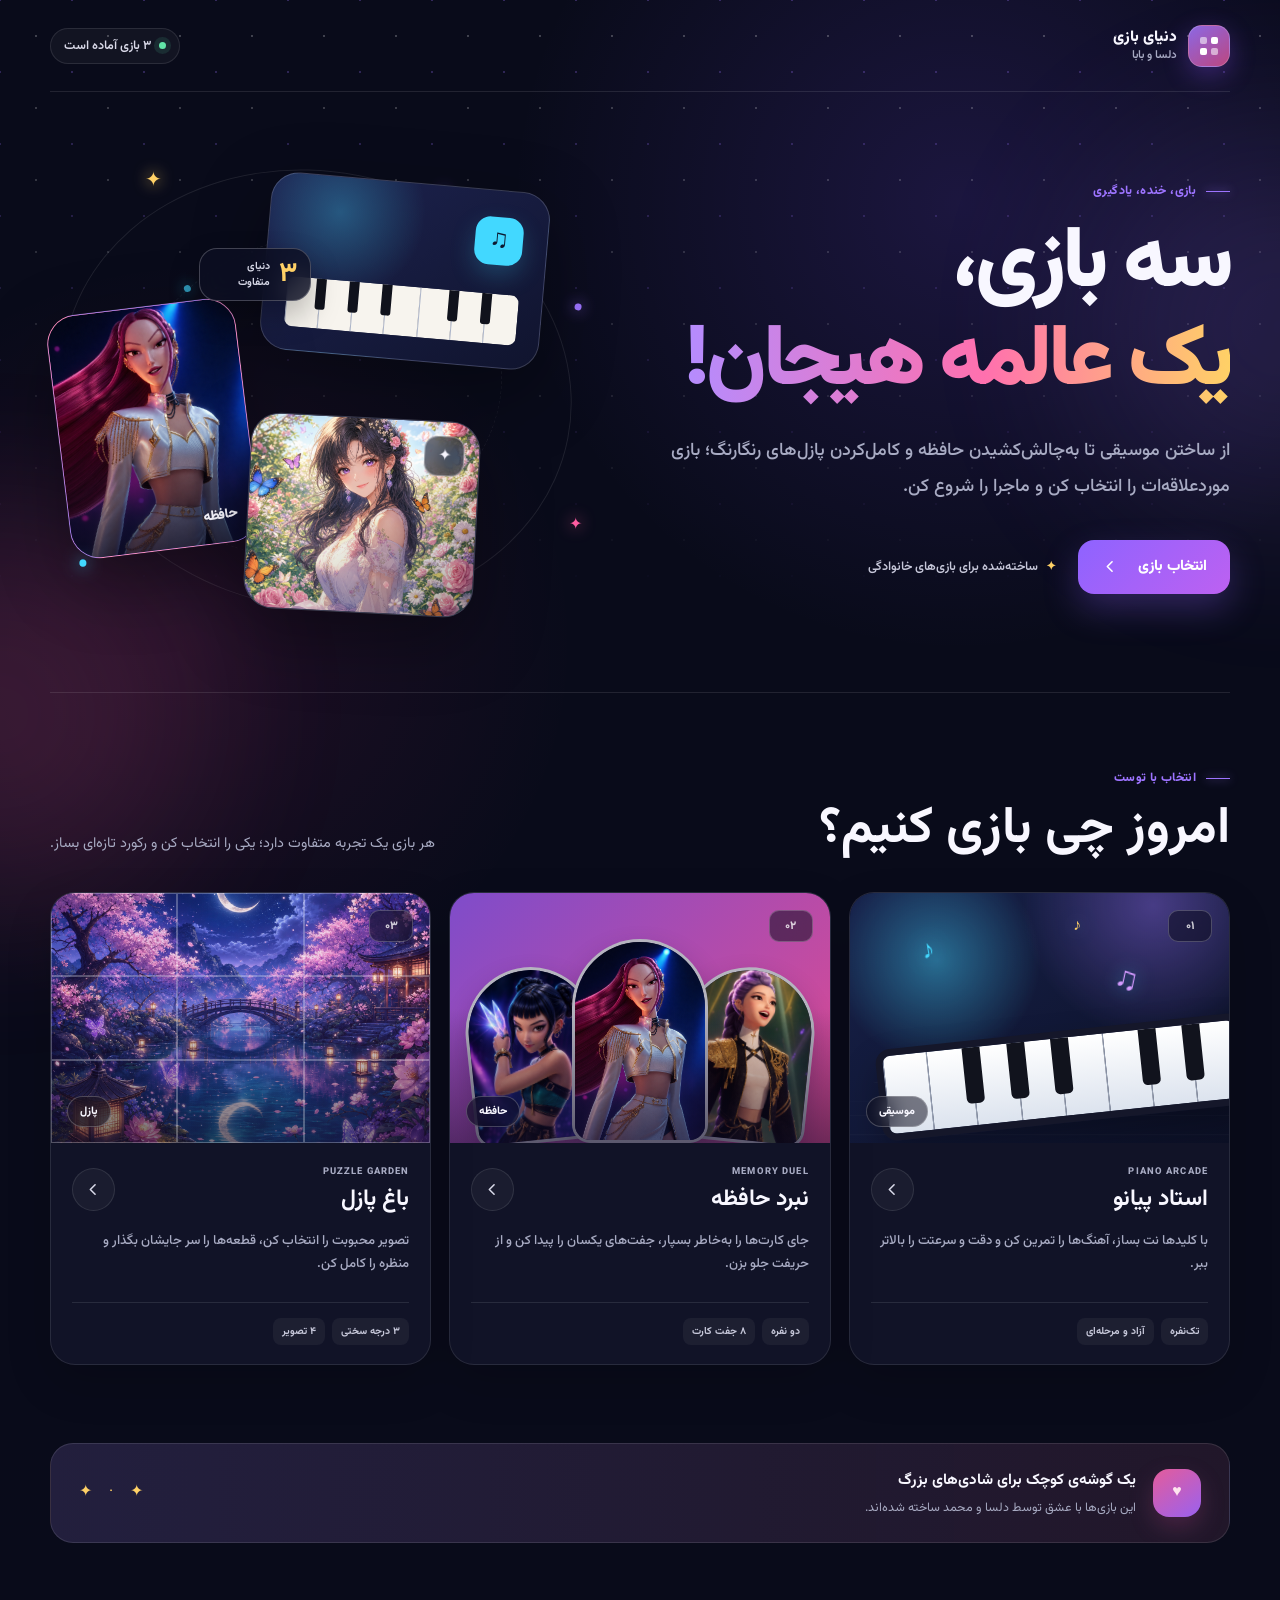
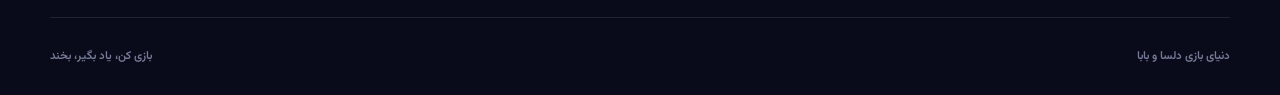
==== index.html @ 74ccb75c "init" ====
<!doctype html>
<html lang="fa" dir="rtl">
  <head>
    <meta charset="UTF-8" />
    <meta name="viewport" content="width=device-width, initial-scale=1.0" />
    <meta
      name="description"
      content="دنیای بازی دلسا و بابا؛ مجموعه‌ای از بازی‌های پیانو، حافظه و پازل برای لحظه‌های شاد خانوادگی."
    />
    <meta name="theme-color" content="#090b1a" />
    <title>دنیای بازی دلسا و بابا</title>
    <link rel="stylesheet" href="styles.css" />
  </head>

  <body>
    <div class="page-glow glow-one" aria-hidden="true"></div>
    <div class="page-glow glow-two" aria-hidden="true"></div>

    <header class="site-header">
      <a class="brand" href="index.html" aria-label="صفحه اصلی دنیای بازی">
        <span class="brand-mark" aria-hidden="true">
          <span></span>
          <span></span>
          <span></span>
          <span></span>
        </span>
        <span class="brand-copy">
          <strong>دنیای بازی</strong>
          <small>دلسا و بابا</small>
        </span>
      </a>

      <div class="header-note">
        <span class="status-dot" aria-hidden="true"></span>
        <span>۳ بازی آماده است</span>
      </div>
    </header>

    <main>
      <section class="hero" aria-labelledby="hero-title">
        <div class="hero-copy">
          <p class="eyebrow"><span>بازی، خنده، یادگیری</span></p>
          <h1 id="hero-title">
            سه بازی،
            <span>یک عالمه هیجان!</span>
          </h1>
          <p class="hero-description">
            از ساختن موسیقی تا به‌چالش‌کشیدن حافظه و کامل‌کردن پازل‌های رنگارنگ؛ بازی موردعلاقه‌ات را
            انتخاب کن و ماجرا را شروع کن.
          </p>

          <div class="hero-actions">
            <a class="primary-link" href="#games">
              <span>انتخاب بازی</span>
              <svg viewBox="0 0 24 24" aria-hidden="true">
                <path d="m14 6-6 6 6 6" />
              </svg>
            </a>
            <span class="family-note">
              <span aria-hidden="true">✦</span>
              ساخته‌شده برای بازی‌های خانوادگی
            </span>
          </div>
        </div>

        <div class="hero-visual" aria-hidden="true">
          <div class="orbit orbit-large"></div>
          <div class="orbit orbit-small"></div>
          <div class="visual-card visual-piano">
            <span class="visual-icon">♫</span>
            <div class="mini-keys">
              <i></i><i></i><i></i><i></i><i></i><i></i><i></i>
            </div>
          </div>
          <div class="visual-card visual-memory">
            <img src="game2/assets/mira.png" alt="" />
            <span>حافظه</span>
          </div>
          <div class="visual-card visual-puzzle">
            <img src="game3/assets/anime-butterfly-garden.png" alt="" />
            <span class="puzzle-piece">✦</span>
          </div>
          <div class="hero-badge">
            <strong>۳</strong>
            <span>دنیای<br />متفاوت</span>
          </div>
          <span class="spark spark-one">✦</span>
          <span class="spark spark-two">✦</span>
          <span class="spark spark-three">•</span>
        </div>
      </section>

      <section class="games-section" id="games" aria-labelledby="games-title">
        <div class="section-heading">
          <div>
            <p class="eyebrow"><span>انتخاب با توست</span></p>
            <h2 id="games-title">امروز چی بازی کنیم؟</h2>
          </div>
          <p>هر بازی یک تجربه متفاوت دارد؛ یکی را انتخاب کن و رکورد تازه‌ای بساز.</p>
        </div>

        <div class="games-grid">
          <a class="game-card piano-card" href="game1/index.html">
            <div class="card-art piano-art">
              <span class="card-number">۰۱</span>
              <div class="music-lines" aria-hidden="true">
                <i>♪</i>
                <i>♫</i>
                <i>♪</i>
              </div>
              <div class="piano-board" aria-hidden="true">
                <span></span><span></span><span></span><span></span><span></span><span></span
                ><span></span><span></span>
              </div>
              <span class="card-chip">موسیقی</span>
            </div>
            <div class="card-content">
              <div class="card-title-row">
                <div>
                  <p>PIANO ARCADE</p>
                  <h3>استاد پیانو</h3>
                </div>
                <span class="round-arrow" aria-hidden="true">
                  <svg viewBox="0 0 24 24">
                    <path d="m14 6-6 6 6 6" />
                  </svg>
                </span>
              </div>
              <p class="card-description">
                با کلیدها نت بساز، آهنگ‌ها را تمرین کن و دقت و سرعتت را بالاتر ببر.
              </p>
              <div class="card-meta">
                <span>تک‌نفره</span>
                <span>آزاد و مرحله‌ای</span>
              </div>
            </div>
          </a>

          <a class="game-card memory-card" href="game2/index.html">
            <div class="card-art memory-art">
              <span class="card-number">۰۲</span>
              <div class="character-stack" aria-hidden="true">
                <div><img src="game2/assets/zumi.png" alt="" /></div>
                <div><img src="game2/assets/mira.png" alt="" /></div>
                <div><img src="game2/assets/rumi.png" alt="" /></div>
              </div>
              <span class="card-chip">حافظه</span>
            </div>
            <div class="card-content">
              <div class="card-title-row">
                <div>
                  <p>MEMORY DUEL</p>
                  <h3>نبرد حافظه</h3>
                </div>
                <span class="round-arrow" aria-hidden="true">
                  <svg viewBox="0 0 24 24">
                    <path d="m14 6-6 6 6 6" />
                  </svg>
                </span>
              </div>
              <p class="card-description">
                جای کارت‌ها را به‌خاطر بسپار، جفت‌های یکسان را پیدا کن و از حریفت جلو بزن.
              </p>
              <div class="card-meta">
                <span>دو نفره</span>
                <span>۸ جفت کارت</span>
              </div>
            </div>
          </a>

          <a class="game-card puzzle-card" href="game3/index.html">
            <div class="card-art puzzle-art">
              <span class="card-number">۰۳</span>
              <img src="game3/assets/moonlit-blossoms.png" alt="" />
              <div class="puzzle-grid" aria-hidden="true">
                <i></i><i></i><i></i><i></i><i></i><i></i><i></i><i></i><i></i>
              </div>
              <span class="card-chip">پازل</span>
            </div>
            <div class="card-content">
              <div class="card-title-row">
                <div>
                  <p>PUZZLE GARDEN</p>
                  <h3>باغ پازل</h3>
                </div>
                <span class="round-arrow" aria-hidden="true">
                  <svg viewBox="0 0 24 24">
                    <path d="m14 6-6 6 6 6" />
                  </svg>
                </span>
              </div>
              <p class="card-description">
                تصویر محبوبت را انتخاب کن، قطعه‌ها را سر جایشان بگذار و منظره را کامل کن.
              </p>
              <div class="card-meta">
                <span>۳ درجه سختی</span>
                <span>۴ تصویر</span>
              </div>
            </div>
          </a>
        </div>
      </section>

      <section class="family-banner" aria-label="درباره مجموعه">
        <div class="banner-icon" aria-hidden="true">♥</div>
        <div>
          <strong>یک گوشه‌ی کوچک برای شادی‌های بزرگ</strong>
          <p>این بازی‌ها با عشق توسط دلسا و محمد ساخته شده‌اند.</p>
        </div>
        <div class="banner-stars" aria-hidden="true">✦ · ✦</div>
      </section>
    </main>

    <footer class="site-footer">
      <span>دنیای بازی دلسا و بابا</span>
      <span>بازی کن، یاد بگیر، بخند</span>
    </footer>
  </body>
</html>
---- styles.css ----
@import url("https://fonts.googleapis.com/css2?family=Vazirmatn:wght@400;500;600;700;800;900&display=swap");

:root {
  color-scheme: dark;
  --bg: #090b1a;
  --bg-soft: #101329;
  --panel: rgba(21, 24, 48, 0.76);
  --panel-solid: #151830;
  --text: #f8f7ff;
  --muted: #a8abc3;
  --line: rgba(255, 255, 255, 0.1);
  --violet: #9d74ff;
  --pink: #ff5da2;
  --cyan: #42d8ff;
  --yellow: #ffd166;
  --green: #61e6a8;
  --shadow: 0 24px 70px rgba(0, 0, 0, 0.34);
  font-family: "Vazirmatn", Tahoma, "Segoe UI", sans-serif;
}

* {
  box-sizing: border-box;
}

html {
  scroll-behavior: smooth;
  width: 100%;
  overflow-x: hidden;
}

body {
  margin: 0;
  width: 100%;
  min-width: 320px;
  min-height: 100vh;
  overflow-x: hidden;
  color: var(--text);
  background:
    radial-gradient(circle at 75% 12%, rgba(125, 80, 255, 0.16), transparent 28rem),
    radial-gradient(circle at 15% 38%, rgba(255, 60, 151, 0.09), transparent 24rem),
    var(--bg);
}

body::before {
  position: fixed;
  inset: 0;
  z-index: -2;
  content: "";
  pointer-events: none;
  opacity: 0.34;
  background-image:
    radial-gradient(circle, rgba(255, 255, 255, 0.7) 0 1px, transparent 1.5px),
    radial-gradient(circle, rgba(157, 116, 255, 0.85) 0 1px, transparent 1.5px);
  background-position:
    0 0,
    36px 36px;
  background-size: 72px 72px;
  mask-image: linear-gradient(to bottom, #000, transparent 70%);
}

a {
  color: inherit;
}

img {
  display: block;
  max-width: 100%;
}

button,
a {
  -webkit-tap-highlight-color: transparent;
}

.page-glow {
  position: fixed;
  z-index: -1;
  width: 24rem;
  height: 24rem;
  border-radius: 50%;
  filter: blur(90px);
  pointer-events: none;
  opacity: 0.16;
}

.glow-one {
  top: 15%;
  right: -12rem;
  background: var(--violet);
}

.glow-two {
  top: 58%;
  left: -12rem;
  background: var(--pink);
}

.site-header,
main,
.site-footer {
  width: min(1180px, calc(100% - 40px));
  margin-inline: auto;
}

.site-header {
  display: flex;
  align-items: center;
  justify-content: space-between;
  min-height: 92px;
  border-bottom: 1px solid var(--line);
}

.brand {
  display: inline-flex;
  align-items: center;
  gap: 11px;
  text-decoration: none;
}

.brand-mark {
  position: relative;
  display: grid;
  grid-template-columns: repeat(2, 7px);
  gap: 4px;
  place-content: center;
  width: 42px;
  height: 42px;
  border: 1px solid rgba(255, 255, 255, 0.18);
  border-radius: 14px;
  background: linear-gradient(145deg, rgba(157, 116, 255, 0.88), rgba(255, 93, 162, 0.72));
  box-shadow: 0 8px 26px rgba(142, 83, 255, 0.32);
}

.brand-mark span {
  width: 7px;
  height: 7px;
  border-radius: 2px;
  background: white;
}

.brand-mark span:nth-child(2),
.brand-mark span:nth-child(3) {
  opacity: 0.55;
}

.brand-copy {
  display: grid;
  line-height: 1.2;
}

.brand-copy strong {
  font-size: 0.95rem;
  font-weight: 900;
}

.brand-copy small {
  margin-top: 3px;
  color: var(--muted);
  font-size: 0.72rem;
  font-weight: 600;
}

.header-note {
  display: inline-flex;
  align-items: center;
  gap: 8px;
  min-height: 36px;
  padding: 0 13px;
  border: 1px solid var(--line);
  border-radius: 99px;
  color: #d9d9e8;
  background: rgba(255, 255, 255, 0.04);
  font-size: 0.78rem;
  font-weight: 600;
}

.status-dot {
  width: 7px;
  height: 7px;
  border-radius: 50%;
  background: var(--green);
  box-shadow: 0 0 0 5px rgba(97, 230, 168, 0.11);
}

.hero {
  display: grid;
  grid-template-columns: minmax(0, 1.02fr) minmax(400px, 0.98fr);
  gap: clamp(30px, 6vw, 86px);
  align-items: center;
  min-height: 600px;
  padding: 58px 0 66px;
}

.hero-copy {
  position: relative;
  z-index: 2;
}

.eyebrow {
  display: flex;
  align-items: center;
  gap: 10px;
  margin: 0 0 18px;
  color: var(--violet);
  font-size: 0.76rem;
  font-weight: 800;
  letter-spacing: 0.03em;
}

.eyebrow::before {
  width: 24px;
  height: 1px;
  content: "";
  background: currentColor;
  box-shadow: 0 0 10px currentColor;
}

.hero h1 {
  max-width: 700px;
  margin: 0;
  font-size: clamp(3.25rem, 6.7vw, 6.25rem);
  font-weight: 900;
  line-height: 1.08;
  letter-spacing: -0.045em;
}

.hero h1 span {
  display: block;
  width: fit-content;
  margin-top: 5px;
  color: transparent;
  background: linear-gradient(90deg, #b48cff, #ff70ae 55%, #ffd166);
  background-clip: text;
  -webkit-background-clip: text;
}

.hero-description {
  max-width: 600px;
  margin: 25px 0 0;
  color: var(--muted);
  font-size: clamp(1rem, 1.7vw, 1.12rem);
  font-weight: 500;
  line-height: 2;
}

.hero-actions {
  display: flex;
  align-items: center;
  gap: 22px;
  margin-top: 34px;
}

.primary-link {
  display: inline-flex;
  align-items: center;
  justify-content: center;
  gap: 18px;
  min-height: 54px;
  padding: 0 23px;
  border-radius: 16px;
  color: white;
  background: linear-gradient(135deg, #8e63ff, #bd61f1);
  box-shadow: 0 15px 35px rgba(142, 99, 255, 0.28);
  font-size: 0.93rem;
  font-weight: 800;
  text-decoration: none;
  transition:
    transform 180ms ease,
    box-shadow 180ms ease;
}

.primary-link:hover {
  transform: translateY(-3px);
  box-shadow: 0 20px 42px rgba(142, 99, 255, 0.4);
}

.primary-link svg,
.round-arrow svg {
  width: 19px;
  height: 19px;
  fill: none;
  stroke: currentColor;
  stroke-width: 2;
  stroke-linecap: round;
  stroke-linejoin: round;
}

.family-note {
  display: inline-flex;
  align-items: center;
  gap: 8px;
  color: #c6c7d9;
  font-size: 0.78rem;
  font-weight: 600;
}

.family-note > span {
  color: var(--yellow);
}

.hero-visual {
  position: relative;
  min-height: 450px;
  isolation: isolate;
}

.orbit {
  position: absolute;
  z-index: -1;
  border: 1px solid rgba(255, 255, 255, 0.09);
  border-radius: 50%;
}

.orbit::before,
.orbit::after {
  position: absolute;
  width: 7px;
  height: 7px;
  content: "";
  border-radius: 50%;
  background: var(--violet);
  box-shadow: 0 0 15px var(--violet);
}

.orbit-large {
  inset: 8px 18px 5px 10px;
  transform: rotate(11deg);
}

.orbit-large::before {
  top: 19%;
  right: 2%;
}

.orbit-large::after {
  bottom: 9%;
  left: 22%;
  background: var(--pink);
  box-shadow: 0 0 15px var(--pink);
}

.orbit-small {
  inset: 74px 86px 60px 74px;
  border-style: dashed;
  opacity: 0.7;
  transform: rotate(-18deg);
}

.orbit-small::before {
  top: 4%;
  left: 26%;
  background: var(--cyan);
  box-shadow: 0 0 15px var(--cyan);
}

.visual-card {
  position: absolute;
  overflow: hidden;
  border: 1px solid rgba(255, 255, 255, 0.17);
  background: var(--panel-solid);
  box-shadow: var(--shadow);
}

.visual-piano {
  top: 19px;
  right: 46px;
  z-index: 2;
  width: 280px;
  height: 178px;
  padding: 26px 24px;
  border-radius: 28px;
  background:
    radial-gradient(circle at 25% 20%, rgba(66, 216, 255, 0.3), transparent 34%),
    linear-gradient(145deg, #1d2350, #10142e);
  transform: rotate(5deg);
}

.visual-icon {
  display: grid;
  place-items: center;
  width: 48px;
  height: 48px;
  border-radius: 15px;
  color: #0d1930;
  background: var(--cyan);
  box-shadow: 0 10px 24px rgba(66, 216, 255, 0.22);
  font-size: 1.6rem;
  font-weight: 900;
}

.mini-keys {
  position: absolute;
  right: 23px;
  bottom: 23px;
  left: 23px;
  display: grid;
  grid-template-columns: repeat(7, 1fr);
  height: 50px;
  overflow: hidden;
  border-radius: 8px;
}

.mini-keys i {
  position: relative;
  border-left: 1px solid #aab3c8;
  background: #f7f4ee;
}

.mini-keys i:nth-child(1)::after,
.mini-keys i:nth-child(2)::after,
.mini-keys i:nth-child(4)::after,
.mini-keys i:nth-child(5)::after,
.mini-keys i:nth-child(6)::after {
  position: absolute;
  top: 0;
  left: -5px;
  z-index: 2;
  width: 10px;
  height: 31px;
  content: "";
  border-radius: 0 0 3px 3px;
  background: #10121c;
}

.visual-memory {
  top: 143px;
  left: 8px;
  z-index: 3;
  width: 190px;
  height: 245px;
  border-radius: 30px;
  background: linear-gradient(160deg, #ff7aaf, #7559d9);
  transform: rotate(-7deg);
}

.visual-memory::after {
  position: absolute;
  inset: 0;
  content: "";
  background: linear-gradient(to top, rgba(10, 10, 28, 0.72), transparent 54%);
}

.visual-memory img {
  width: 100%;
  height: 100%;
  object-fit: cover;
}

.visual-memory span {
  position: absolute;
  right: 20px;
  bottom: 17px;
  z-index: 2;
  font-size: 0.85rem;
  font-weight: 900;
}

.visual-puzzle {
  right: 114px;
  bottom: 0;
  z-index: 4;
  width: 230px;
  height: 196px;
  border-radius: 30px;
  transform: rotate(3deg);
}

.visual-puzzle::after {
  position: absolute;
  inset: 0;
  content: "";
  background: linear-gradient(145deg, transparent 45%, rgba(10, 10, 30, 0.35));
}

.visual-puzzle img {
  width: 100%;
  height: 100%;
  object-fit: cover;
}

.puzzle-piece {
  position: absolute;
  top: 14px;
  right: 15px;
  z-index: 2;
  display: grid;
  place-items: center;
  width: 40px;
  height: 40px;
  border: 1px solid rgba(255, 255, 255, 0.35);
  border-radius: 13px;
  background: rgba(15, 16, 36, 0.58);
  backdrop-filter: blur(8px);
}

.hero-badge {
  position: absolute;
  top: 85px;
  left: 149px;
  z-index: 6;
  display: flex;
  align-items: center;
  gap: 9px;
  min-width: 112px;
  padding: 10px 13px;
  border: 1px solid rgba(255, 255, 255, 0.22);
  border-radius: 18px;
  background: rgba(13, 15, 35, 0.82);
  box-shadow: 0 14px 30px rgba(0, 0, 0, 0.25);
  backdrop-filter: blur(14px);
}

.hero-badge strong {
  color: var(--yellow);
  font-size: 1.7rem;
  line-height: 1;
}

.hero-badge span {
  color: #d7d8e7;
  font-size: 0.65rem;
  font-weight: 700;
  line-height: 1.5;
}

.spark {
  position: absolute;
  z-index: 7;
  color: var(--yellow);
  filter: drop-shadow(0 0 8px currentColor);
}

.spark-one {
  top: 2px;
  left: 95px;
  font-size: 1.25rem;
}

.spark-two {
  right: 9px;
  bottom: 75px;
  color: var(--pink);
}

.spark-three {
  bottom: 18px;
  left: 27px;
  color: var(--cyan);
  font-size: 2.2rem;
}

.games-section {
  padding: 76px 0 40px;
  border-top: 1px solid var(--line);
}

.section-heading {
  display: flex;
  align-items: end;
  justify-content: space-between;
  gap: 40px;
  margin-bottom: 30px;
}

.section-heading .eyebrow {
  margin-bottom: 10px;
}

.section-heading h2 {
  margin: 0;
  font-size: clamp(2rem, 4vw, 3.2rem);
  line-height: 1.25;
}

.section-heading > p {
  max-width: 400px;
  margin: 0 0 5px;
  color: var(--muted);
  font-size: 0.9rem;
  line-height: 1.8;
}

.games-grid {
  display: grid;
  grid-template-columns: repeat(3, minmax(0, 1fr));
  gap: 18px;
}

.game-card {
  overflow: hidden;
  border: 1px solid var(--line);
  border-radius: 25px;
  background: rgba(20, 23, 44, 0.76);
  box-shadow: 0 18px 45px rgba(0, 0, 0, 0.16);
  text-decoration: none;
  transition:
    transform 220ms ease,
    border-color 220ms ease,
    box-shadow 220ms ease;
}

.game-card:hover {
  transform: translateY(-9px);
  border-color: rgba(255, 255, 255, 0.22);
  box-shadow: 0 26px 60px rgba(0, 0, 0, 0.32);
}

.card-art {
  position: relative;
  height: 250px;
  overflow: hidden;
  isolation: isolate;
}

.card-number,
.card-chip {
  position: absolute;
  z-index: 5;
  display: inline-flex;
  align-items: center;
  justify-content: center;
  border: 1px solid rgba(255, 255, 255, 0.22);
  background: rgba(10, 11, 27, 0.52);
  backdrop-filter: blur(12px);
}

.card-number {
  top: 17px;
  right: 17px;
  width: 44px;
  height: 32px;
  border-radius: 10px;
  color: rgba(255, 255, 255, 0.78);
  font-size: 0.72rem;
  font-weight: 800;
}

.card-chip {
  bottom: 16px;
  left: 16px;
  min-height: 31px;
  padding: 0 12px;
  border-radius: 99px;
  font-size: 0.68rem;
  font-weight: 800;
}

.piano-art {
  background:
    radial-gradient(circle at 23% 27%, rgba(66, 216, 255, 0.42), transparent 30%),
    radial-gradient(circle at 80% 5%, rgba(157, 116, 255, 0.38), transparent 34%),
    linear-gradient(145deg, #17214a, #0c1026);
}

.piano-art::before {
  position: absolute;
  inset: 0;
  content: "";
  opacity: 0.18;
  background-image: linear-gradient(rgba(255, 255, 255, 0.22) 1px, transparent 1px);
  background-size: 100% 34px;
  transform: perspective(250px) rotateX(62deg) scale(1.6);
  transform-origin: bottom;
}

.piano-board {
  position: absolute;
  right: -16px;
  bottom: 20px;
  display: grid;
  grid-template-columns: repeat(8, 1fr);
  width: calc(100% - 12px);
  height: 92px;
  overflow: hidden;
  border: 7px solid #15172a;
  border-radius: 15px;
  box-shadow: 0 18px 35px rgba(0, 0, 0, 0.28);
  transform: rotate(-6deg);
}

.piano-board span {
  position: relative;
  border-left: 1px solid #9ba5b7;
  background: linear-gradient(#fff, #dce3ee);
}

.piano-board span:nth-child(1)::after,
.piano-board span:nth-child(2)::after,
.piano-board span:nth-child(4)::after,
.piano-board span:nth-child(5)::after,
.piano-board span:nth-child(6)::after {
  position: absolute;
  top: 0;
  left: -9px;
  z-index: 2;
  width: 18px;
  height: 56px;
  content: "";
  border-radius: 0 0 5px 5px;
  background: #11131d;
}

.music-lines i {
  position: absolute;
  z-index: 2;
  color: var(--cyan);
  font-style: normal;
  filter: drop-shadow(0 0 9px rgba(66, 216, 255, 0.7));
}

.music-lines i:nth-child(1) {
  top: 39px;
  left: 72px;
  font-size: 1.6rem;
  transform: rotate(-10deg);
}

.music-lines i:nth-child(2) {
  top: 63px;
  right: 91px;
  color: #d49aff;
  font-size: 2rem;
  transform: rotate(12deg);
}

.music-lines i:nth-child(3) {
  top: 21px;
  right: 148px;
  color: var(--yellow);
}

.memory-art {
  background:
    radial-gradient(circle at 50% 110%, rgba(255, 255, 255, 0.22), transparent 46%),
    linear-gradient(135deg, #7f4cca, #e04b90);
}

.memory-art::after {
  position: absolute;
  inset: 0;
  z-index: 3;
  content: "";
  background: linear-gradient(to top, rgba(18, 13, 43, 0.55), transparent 54%);
  pointer-events: none;
}

.character-stack {
  position: absolute;
  inset: 22px 18px 0;
  display: flex;
  align-items: end;
  justify-content: center;
  direction: ltr;
}

.character-stack div {
  position: relative;
  width: 45%;
  height: 204px;
  overflow: hidden;
  border: 3px solid rgba(255, 255, 255, 0.66);
  border-radius: 90px 90px 24px 24px;
  background: #272344;
  box-shadow: 0 13px 26px rgba(32, 13, 55, 0.3);
}

.character-stack div:first-child {
  margin-right: -26px;
  height: 176px;
  transform: rotate(-6deg);
}

.character-stack div:nth-child(2) {
  z-index: 2;
  width: 47%;
}

.character-stack div:last-child {
  margin-left: -26px;
  height: 176px;
  transform: rotate(6deg);
}

.character-stack img {
  width: 100%;
  height: 100%;
  object-fit: cover;
}

.puzzle-art {
  background: #20233a;
}

.puzzle-art::after {
  position: absolute;
  inset: 0;
  z-index: 2;
  content: "";
  background:
    linear-gradient(to top, rgba(10, 11, 28, 0.54), transparent 60%),
    linear-gradient(135deg, rgba(79, 52, 167, 0.12), rgba(255, 78, 157, 0.13));
}

.puzzle-art > img {
  width: 100%;
  height: 100%;
  object-fit: cover;
  transition: transform 600ms ease;
}

.puzzle-card:hover .puzzle-art > img {
  transform: scale(1.06);
}

.puzzle-grid {
  position: absolute;
  inset: 0;
  z-index: 3;
  display: grid;
  grid-template-columns: repeat(3, 1fr);
  grid-template-rows: repeat(3, 1fr);
  opacity: 0.44;
}

.puzzle-grid i {
  border: 0.5px solid rgba(255, 255, 255, 0.62);
}

.card-content {
  padding: 21px 21px 19px;
}

.card-title-row {
  display: flex;
  align-items: center;
  justify-content: space-between;
  gap: 16px;
}

.card-title-row p {
  margin: 0 0 5px;
  color: var(--muted);
  font-size: 0.59rem;
  font-weight: 800;
  letter-spacing: 0.12em;
}

.card-title-row h3 {
  margin: 0;
  font-size: 1.42rem;
  line-height: 1.4;
}

.round-arrow {
  display: grid;
  flex: 0 0 auto;
  place-items: center;
  width: 43px;
  height: 43px;
  border: 1px solid var(--line);
  border-radius: 50%;
  color: #d7d8e8;
  background: rgba(255, 255, 255, 0.04);
  transition:
    color 180ms ease,
    background 180ms ease,
    transform 180ms ease;
}

.game-card:hover .round-arrow {
  color: white;
  background: var(--violet);
  transform: translateX(-3px);
}

.memory-card:hover .round-arrow {
  background: var(--pink);
}

.puzzle-card:hover .round-arrow {
  background: #4b9ccd;
}

.card-description {
  min-height: 55px;
  margin: 14px 0 17px;
  color: var(--muted);
  font-size: 0.82rem;
  font-weight: 500;
  line-height: 1.75;
}

.card-meta {
  display: flex;
  flex-wrap: wrap;
  gap: 7px;
  padding-top: 15px;
  border-top: 1px solid var(--line);
}

.card-meta span {
  padding: 5px 9px;
  border-radius: 8px;
  color: #c7c8da;
  background: rgba(255, 255, 255, 0.05);
  font-size: 0.64rem;
  font-weight: 700;
}

.family-banner {
  position: relative;
  display: flex;
  align-items: center;
  gap: 17px;
  overflow: hidden;
  margin: 38px 0 74px;
  padding: 24px 28px;
  border: 1px solid rgba(255, 255, 255, 0.11);
  border-radius: 23px;
  background:
    linear-gradient(90deg, rgba(157, 116, 255, 0.13), rgba(255, 93, 162, 0.07)),
    rgba(255, 255, 255, 0.03);
}

.banner-icon {
  display: grid;
  flex: 0 0 auto;
  place-items: center;
  width: 48px;
  height: 48px;
  border-radius: 16px;
  color: #ffe5ef;
  background: linear-gradient(145deg, #e45c9b, #9a61ef);
  box-shadow: 0 10px 24px rgba(212, 76, 153, 0.22);
}

.family-banner strong {
  font-size: 0.95rem;
}

.family-banner p {
  margin: 5px 0 0;
  color: var(--muted);
  font-size: 0.78rem;
}

.banner-stars {
  margin-right: auto;
  color: var(--yellow);
  font-size: 1rem;
  letter-spacing: 0.4em;
  white-space: nowrap;
}

.site-footer {
  display: flex;
  align-items: center;
  justify-content: space-between;
  min-height: 78px;
  border-top: 1px solid var(--line);
  color: #777b98;
  font-size: 0.72rem;
  font-weight: 600;
}

:focus-visible {
  outline: 3px solid var(--yellow);
  outline-offset: 4px;
}

@media (max-width: 980px) {
  .hero {
    grid-template-columns: 1fr;
    min-height: 0;
    padding-top: 74px;
  }

  .hero-copy {
    max-width: 720px;
  }

  .hero-visual {
    width: min(560px, 100%);
    margin-inline: auto;
  }

  .games-grid {
    grid-template-columns: repeat(2, minmax(0, 1fr));
  }

  .puzzle-card {
    grid-column: 1 / -1;
    display: grid;
    grid-template-columns: minmax(0, 1.1fr) minmax(290px, 0.9fr);
  }

  .puzzle-card .card-art {
    height: 100%;
    min-height: 286px;
  }

  .puzzle-card .card-content {
    display: flex;
    flex-direction: column;
    justify-content: center;
  }
}

@media (max-width: 680px) {
  .site-header,
  main,
  .site-footer {
    width: min(100% - 24px, 1180px);
  }

  .site-header {
    min-height: 76px;
  }

  .header-note {
    padding-inline: 11px;
  }

  .header-note span:last-child {
    display: none;
  }

  .hero {
    gap: 30px;
    padding: 52px 0 54px;
  }

  .hero h1 {
    font-size: clamp(2.75rem, 15vw, 4.7rem);
  }

  .hero-description {
    line-height: 1.85;
  }

  .hero-actions {
    align-items: flex-start;
    flex-direction: column;
  }

  .hero-visual {
    min-height: 355px;
    transform: scale(0.88);
    transform-origin: top center;
    margin-bottom: -42px;
  }

  .visual-piano {
    right: 26px;
    width: 250px;
  }

  .visual-memory {
    left: 8px;
    width: 160px;
    height: 215px;
  }

  .visual-puzzle {
    right: 78px;
    width: 203px;
    height: 170px;
  }

  .hero-badge {
    left: 105px;
  }

  .games-section {
    padding-top: 58px;
  }

  .section-heading {
    align-items: start;
    flex-direction: column;
    gap: 14px;
  }

  .section-heading > p {
    font-size: 0.82rem;
  }

  .games-grid {
    grid-template-columns: 1fr;
  }

  .puzzle-card {
    grid-column: auto;
    display: block;
  }

  .puzzle-card .card-art {
    height: 250px;
    min-height: 0;
  }

  .card-description {
    min-height: 0;
  }

  .family-banner {
    align-items: flex-start;
    margin-bottom: 48px;
    padding: 21px;
  }

  .banner-stars {
    display: none;
  }

  .site-footer {
    align-items: flex-start;
    flex-direction: column;
    justify-content: center;
    gap: 5px;
  }
}

@media (max-width: 430px) {
  .hero-visual {
    width: 100%;
    max-width: 390px;
    transform: scale(0.72);
    transform-origin: top center;
    margin-top: -8px;
    margin-bottom: -99px;
  }

  .primary-link {
    width: 100%;
  }

  .family-banner {
    gap: 12px;
  }

  .banner-icon {
    width: 42px;
    height: 42px;
    border-radius: 13px;
  }
}

@media (prefers-reduced-motion: reduce) {
  html {
    scroll-behavior: auto;
  }

  *,
  *::before,
  *::after {
    transition-duration: 0.01ms !important;
    animation-duration: 0.01ms !important;
    animation-iteration-count: 1 !important;
  }
}
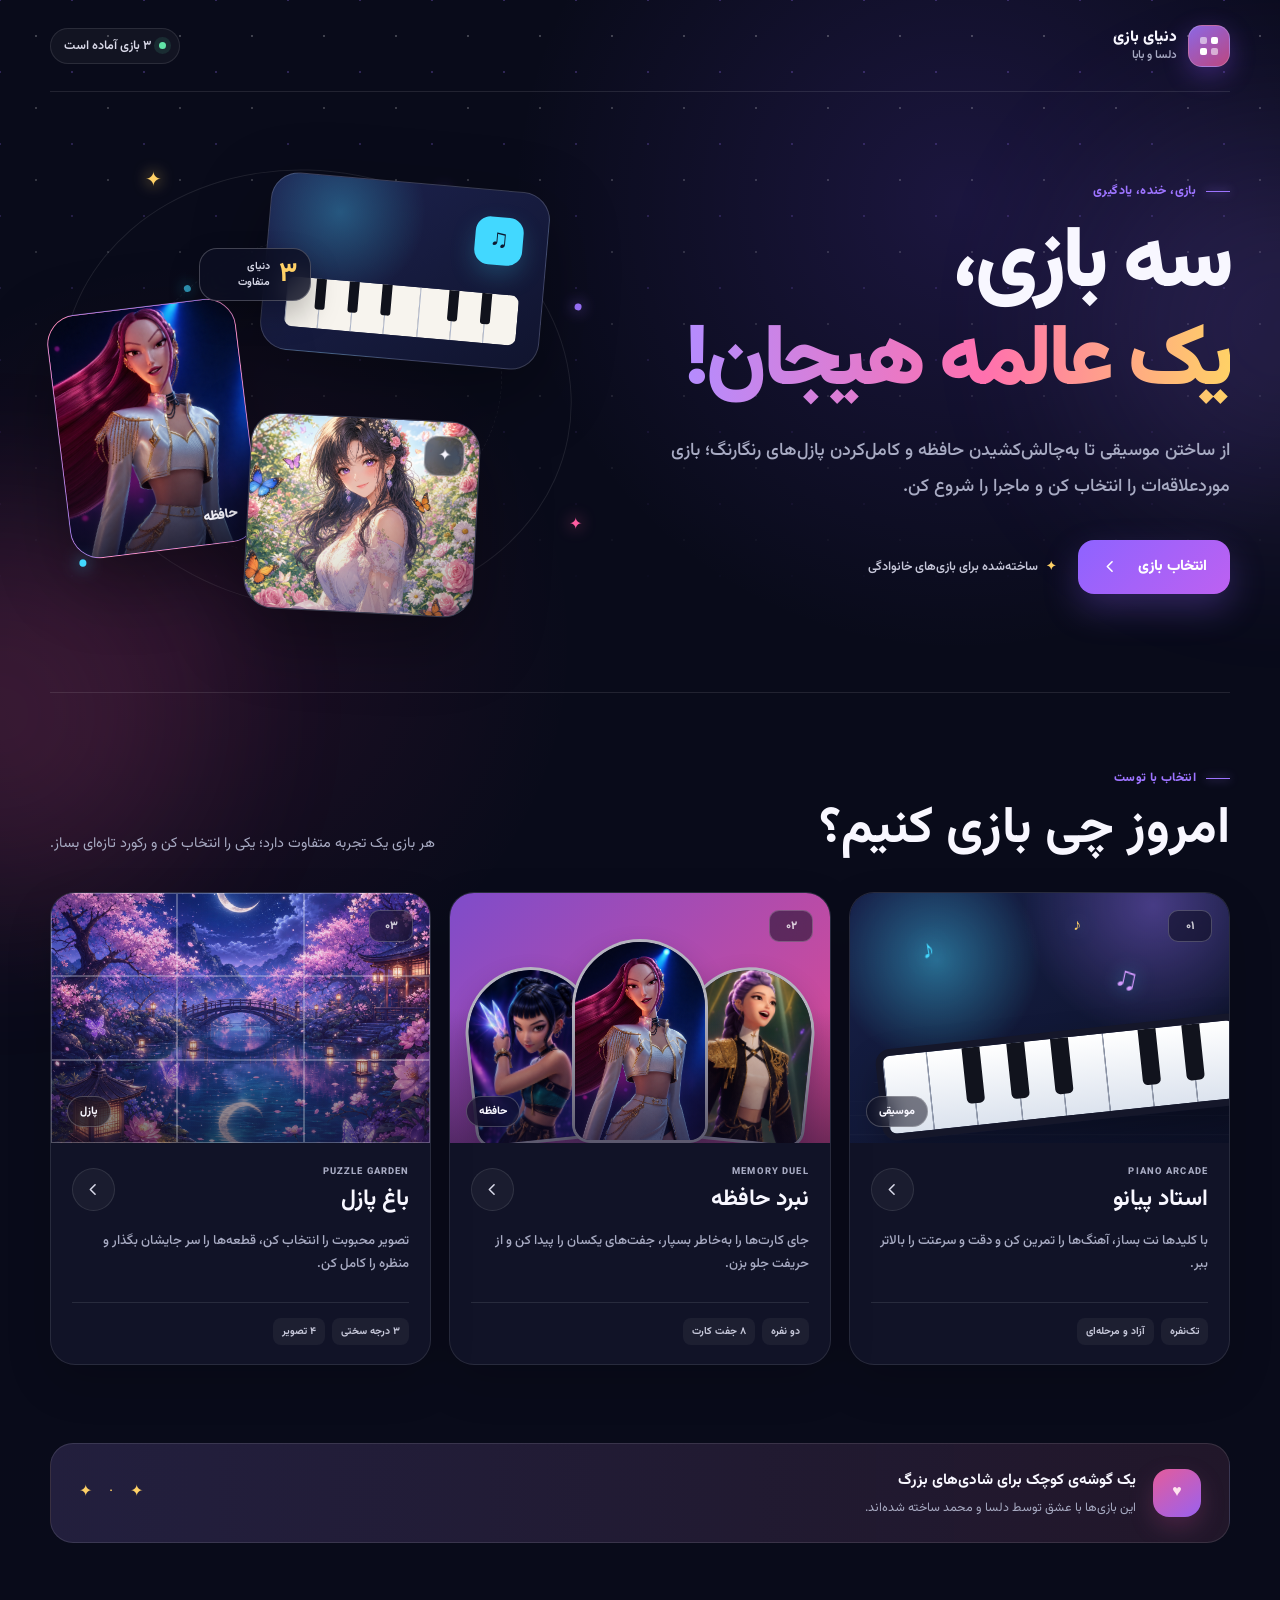
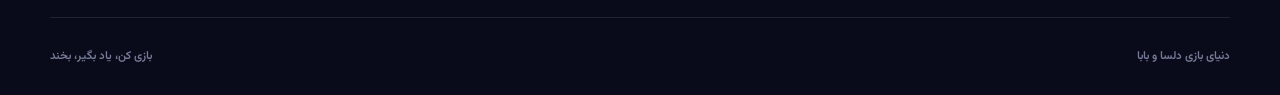
==== commit c8490306: "Refactor code structure for improved readability and maintainability" ====
--- a/index.html
+++ b/index.html
@@ -2,14 +2,23 @@
 <html lang="fa" dir="rtl">
   <head>
     <meta charset="UTF-8" />
-    <meta name="viewport" content="width=device-width, initial-scale=1.0" />
+    <meta name="viewport" content="width=device-width, initial-scale=1.0, viewport-fit=cover" />
     <meta
       name="description"
       content="دنیای بازی دلسا و بابا؛ مجموعه‌ای از بازی‌های پیانو، حافظه و پازل برای لحظه‌های شاد خانوادگی."
     />
     <meta name="theme-color" content="#090b1a" />
+    <meta name="mobile-web-app-capable" content="yes" />
+    <meta name="apple-mobile-web-app-capable" content="yes" />
+    <meta name="apple-mobile-web-app-status-bar-style" content="black-translucent" />
+    <meta name="apple-mobile-web-app-title" content="دنیای بازی" />
     <title>دنیای بازی دلسا و بابا</title>
+    <link rel="manifest" href="manifest.webmanifest" />
+    <link rel="icon" type="image/png" sizes="192x192" href="icons/icon-192.png" />
+    <link rel="apple-touch-icon" href="icons/apple-touch-icon.png" />
+    <link rel="stylesheet" href="fonts.css" />
     <link rel="stylesheet" href="styles.css" />
+    <script src="pwa.js" defer></script>
   </head>
 
   <body>
--- a/fonts.css
+++ b/fonts.css
@@ -0,0 +1,7 @@
+@font-face {
+  font-family: "Vazirmatn";
+  src: url("fonts/Vazirmatn-Variable.woff2") format("woff2");
+  font-style: normal;
+  font-weight: 100 900;
+  font-display: swap;
+}
--- a/styles.css
+++ b/styles.css
@@ -1,5 +1,3 @@
-@import url("https://fonts.googleapis.com/css2?family=Vazirmatn:wght@400;500;600;700;800;900&display=swap");
-
 :root {
   color-scheme: dark;
   --bg: #090b1a;
@@ -33,12 +31,16 @@
   width: 100%;
   min-width: 320px;
   min-height: 100vh;
+  min-height: 100svh;
   overflow-x: hidden;
   color: var(--text);
   background:
     radial-gradient(circle at 75% 12%, rgba(125, 80, 255, 0.16), transparent 28rem),
     radial-gradient(circle at 15% 38%, rgba(255, 60, 151, 0.09), transparent 24rem),
     var(--bg);
+  -webkit-font-smoothing: antialiased;
+  -moz-osx-font-smoothing: grayscale;
+  text-rendering: optimizeLegibility;
 }
 
 body::before {
@@ -294,7 +296,7 @@
   font-weight: 600;
 }
 
-.family-note > span {
+.family-note>span {
   color: var(--yellow);
 }
 
@@ -572,7 +574,7 @@
   line-height: 1.25;
 }
 
-.section-heading > p {
+.section-heading>p {
   max-width: 400px;
   margin: 0 0 5px;
   color: var(--muted);
@@ -801,14 +803,14 @@
     linear-gradient(135deg, rgba(79, 52, 167, 0.12), rgba(255, 78, 157, 0.13));
 }
 
-.puzzle-art > img {
+.puzzle-art>img {
   width: 100%;
   height: 100%;
   object-fit: cover;
   transition: transform 600ms ease;
 }
 
-.puzzle-card:hover .puzzle-art > img {
+.puzzle-card:hover .puzzle-art>img {
   transform: scale(1.06);
 }
 
@@ -968,6 +970,27 @@
   outline-offset: 4px;
 }
 
+/* Touch-friendly and mobile optimizations */
+@media (any-pointer: coarse) {
+
+  button,
+  a,
+  [role="button"],
+  input,
+  select,
+  textarea {
+    min-height: 44px;
+    min-width: 44px;
+    touch-action: manipulation;
+  }
+
+  input,
+  select,
+  textarea {
+    font-size: 16px;
+  }
+}
+
 @media (max-width: 980px) {
   .hero {
     grid-template-columns: 1fr;
@@ -1007,6 +1030,7 @@
 }
 
 @media (max-width: 680px) {
+
   .site-header,
   main,
   .site-footer {
@@ -1015,6 +1039,7 @@
 
   .site-header {
     min-height: 76px;
+    padding-top: env(safe-area-inset-top);
   }
 
   .header-note {
@@ -1027,7 +1052,7 @@
 
   .hero {
     gap: 30px;
-    padding: 52px 0 54px;
+    padding: 42px 0 48px;
   }
 
   .hero h1 {
@@ -1041,34 +1066,46 @@
   .hero-actions {
     align-items: flex-start;
     flex-direction: column;
+    gap: 16px;
   }
 
   .hero-visual {
-    min-height: 355px;
-    transform: scale(0.88);
-    transform-origin: top center;
-    margin-bottom: -42px;
+    width: min(100%, 520px);
+    min-height: clamp(300px, 84vw, 390px);
+    margin-inline: auto;
+    transform: none;
   }
 
   .visual-piano {
-    right: 26px;
-    width: 250px;
+    top: 2%;
+    right: 7%;
+    width: 56%;
+    height: 42%;
+    padding: 20px;
+    border-radius: 22px;
   }
 
   .visual-memory {
-    left: 8px;
-    width: 160px;
-    height: 215px;
+    top: 31%;
+    left: 1%;
+    width: 37%;
+    height: 57%;
+    border-radius: 23px;
   }
 
   .visual-puzzle {
-    right: 78px;
-    width: 203px;
-    height: 170px;
+    right: 17%;
+    bottom: 0;
+    width: 47%;
+    height: 43%;
+    border-radius: 23px;
   }
 
   .hero-badge {
-    left: 105px;
+    top: 19%;
+    left: 28%;
+    min-width: 96px;
+    padding: 8px 10px;
   }
 
   .games-section {
@@ -1081,7 +1118,7 @@
     gap: 14px;
   }
 
-  .section-heading > p {
+  .section-heading>p {
     font-size: 0.82rem;
   }
 
@@ -1107,6 +1144,18 @@
     align-items: flex-start;
     margin-bottom: 48px;
     padding: 21px;
+  }
+
+  .game-card {
+    border-radius: 21px;
+  }
+
+  .card-art {
+    height: clamp(210px, 62vw, 280px);
+  }
+
+  .puzzle-card .card-art {
+    height: clamp(210px, 62vw, 280px);
   }
 
   .banner-stars {
@@ -1125,10 +1174,9 @@
   .hero-visual {
     width: 100%;
     max-width: 390px;
-    transform: scale(0.72);
-    transform-origin: top center;
-    margin-top: -8px;
-    margin-bottom: -99px;
+    min-height: 280px;
+    margin-top: 0;
+    margin-bottom: 0;
   }
 
   .primary-link {
@@ -1137,12 +1185,58 @@
 
   .family-banner {
     gap: 12px;
+    padding: 18px 15px;
   }
 
   .banner-icon {
     width: 42px;
     height: 42px;
     border-radius: 13px;
+  }
+
+  .brand-copy strong {
+    font-size: 0.84rem;
+  }
+
+  .brand-copy small {
+    font-size: 0.65rem;
+  }
+
+  .hero h1 {
+    font-size: clamp(2.45rem, 14vw, 3.7rem);
+  }
+
+  .hero-description {
+    font-size: 0.94rem;
+  }
+
+  .visual-icon {
+    width: 40px;
+    height: 40px;
+  }
+
+  .mini-keys {
+    right: 16px;
+    bottom: 16px;
+    left: 16px;
+    height: 42px;
+  }
+
+  .hero-badge {
+    left: 24%;
+    transform: scale(0.88);
+  }
+
+  .card-content {
+    padding: 18px 17px 17px;
+  }
+
+  .card-title-row h3 {
+    font-size: 1.25rem;
+  }
+
+  .site-footer {
+    padding-bottom: env(safe-area-inset-bottom);
   }
 }
 
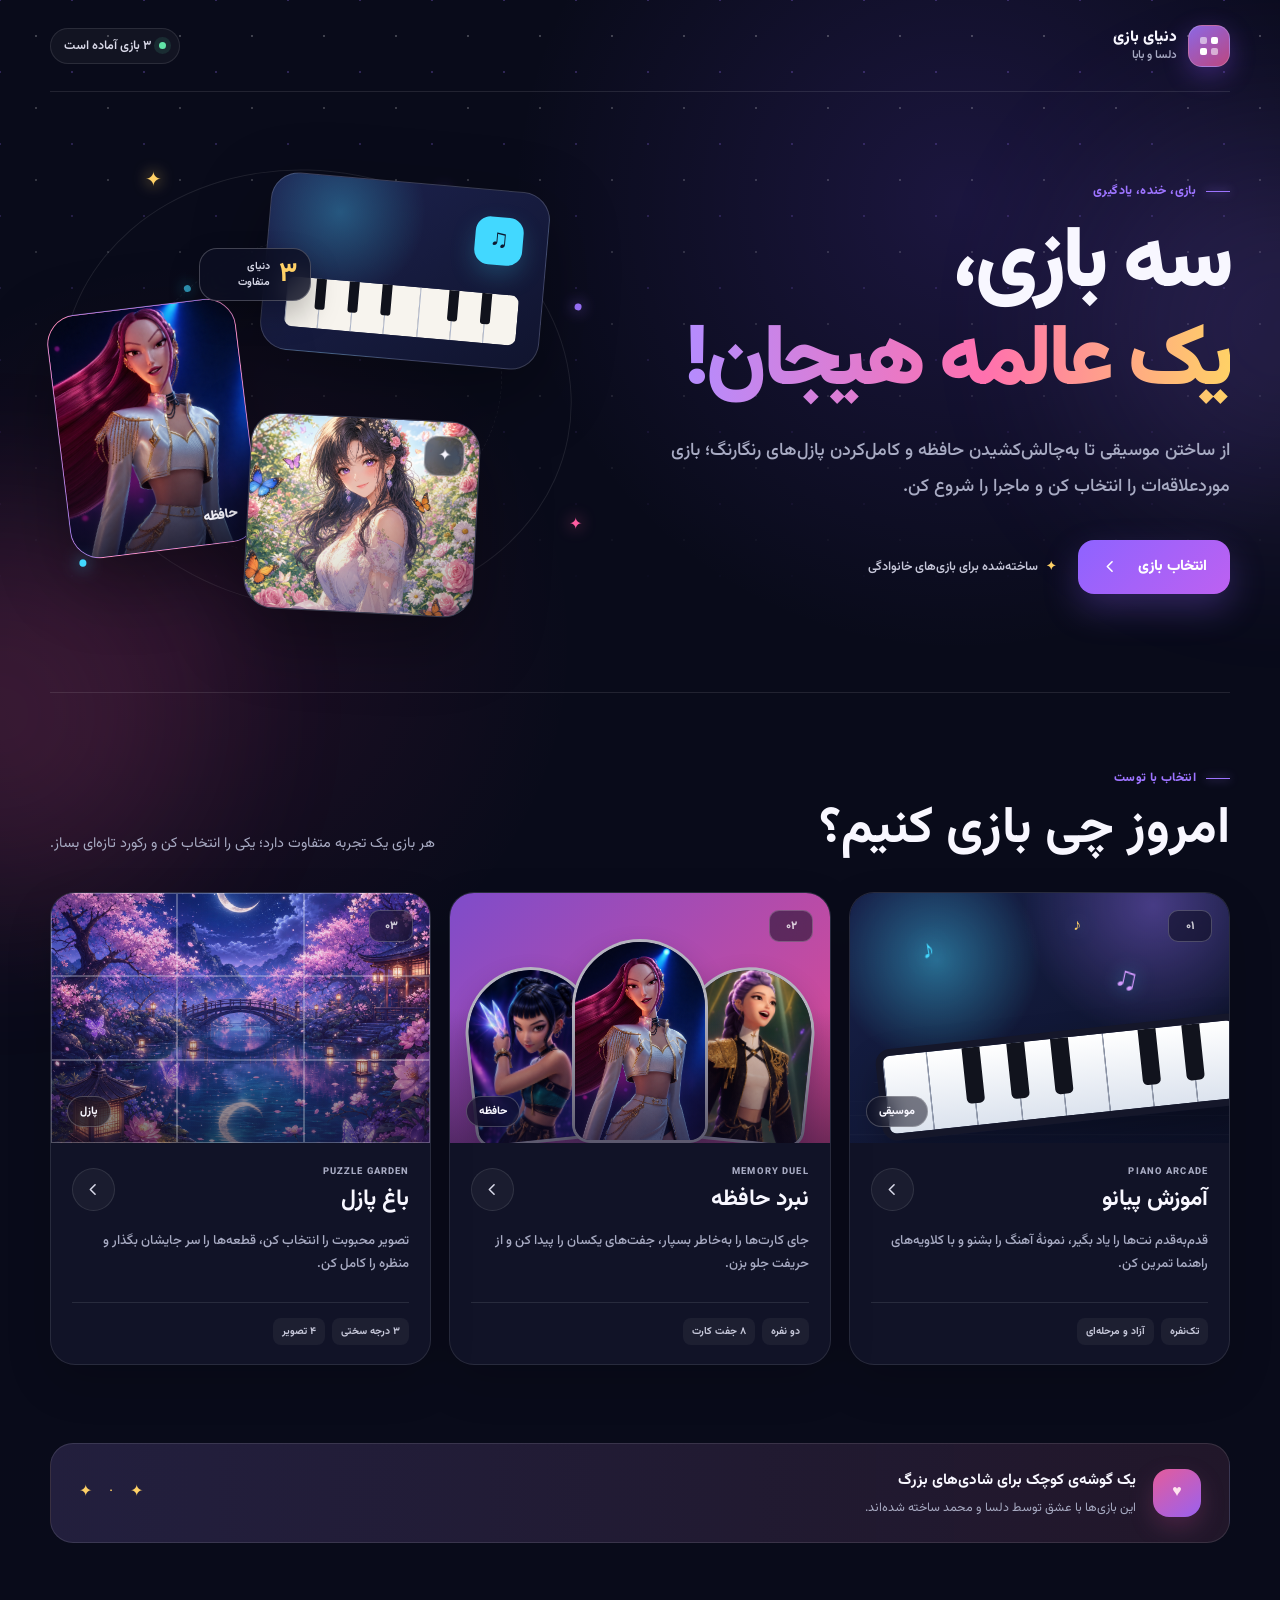
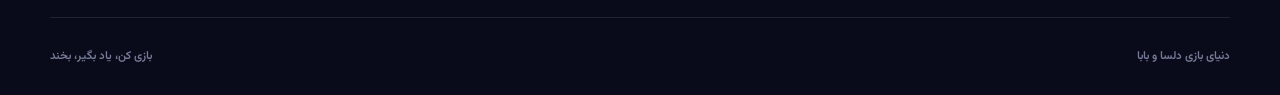
==== commit 02d474d2: "new piano" ====
--- a/index.html
+++ b/index.html
@@ -127,7 +127,7 @@
               <div class="card-title-row">
                 <div>
                   <p>PIANO ARCADE</p>
-                  <h3>استاد پیانو</h3>
+                  <h3>آموزش پیانو</h3>
                 </div>
                 <span class="round-arrow" aria-hidden="true">
                   <svg viewBox="0 0 24 24">
@@ -136,7 +136,7 @@
                 </span>
               </div>
               <p class="card-description">
-                با کلیدها نت بساز، آهنگ‌ها را تمرین کن و دقت و سرعتت را بالاتر ببر.
+                قدم‌به‌قدم نت‌ها را یاد بگیر، نمونهٔ آهنگ را بشنو و با کلاویه‌های راهنما تمرین کن.
               </p>
               <div class="card-meta">
                 <span>تک‌نفره</span>
